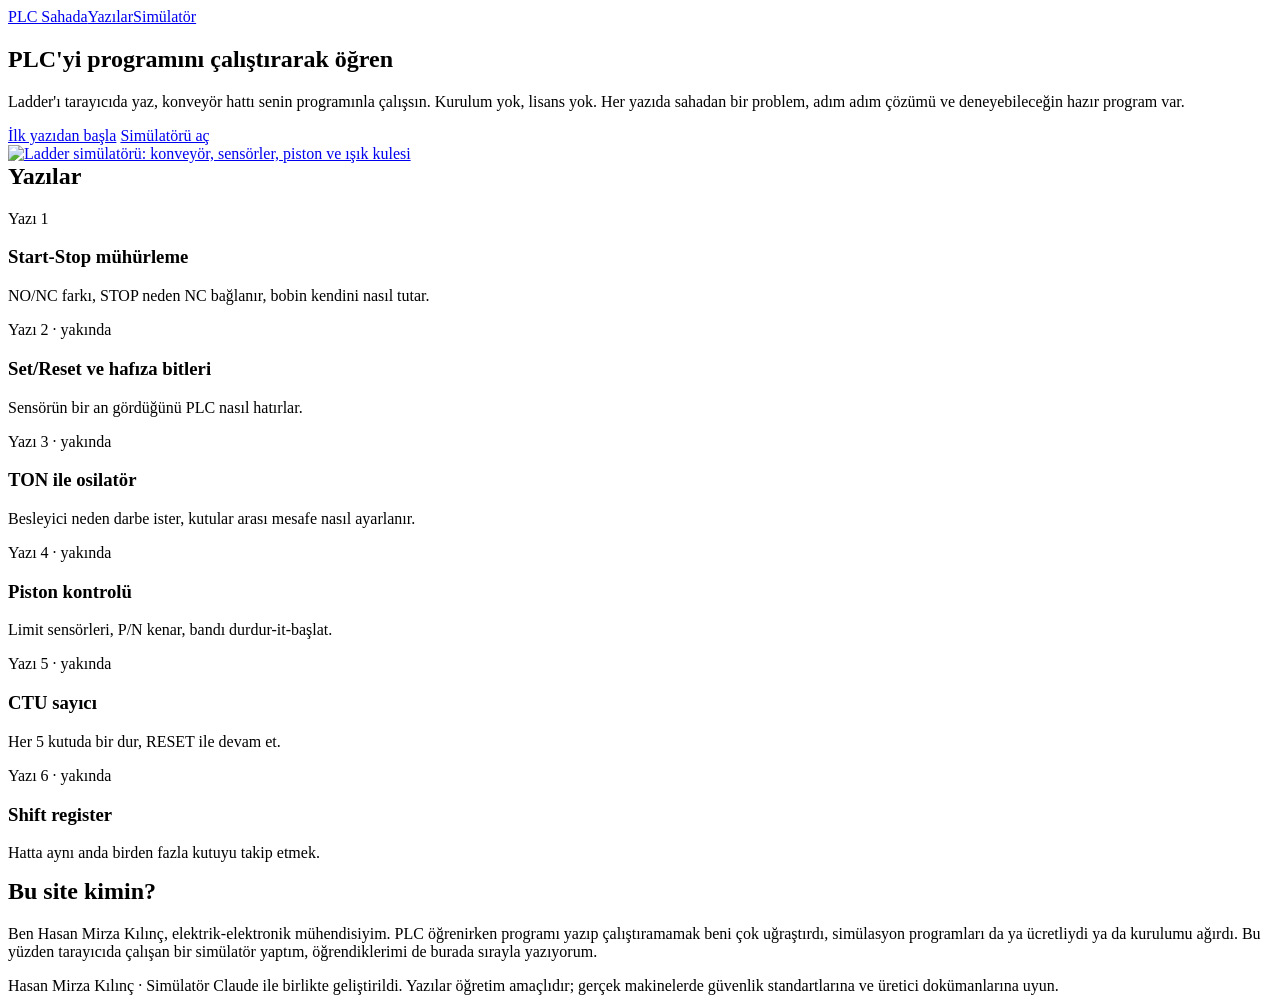
==== index.html @ 1dac2ccd "Ana sayfa ve README eklendi" ====
<!DOCTYPE html>
<html lang="tr">
<head>
<meta charset="UTF-8">
<meta name="viewport" content="width=device-width, initial-scale=1">
<title>PLC Sahada – Ladder Eğitimi</title>
<meta name="description" content="Kurulum ve lisans gerektirmeyen tarayıcı simülatörüyle PLC ladder programlamayı sahadan örneklerle adım adım öğrenin.">
<link rel="preconnect" href="https://fonts.googleapis.com"><link rel="preconnect" href="https://fonts.gstatic.com" crossorigin>
<link href="https://fonts.googleapis.com/css2?family=Inter:wght@400;600;700&family=Space+Grotesk:wght@600&display=swap" rel="stylesheet">
<link rel="stylesheet" href="assets/style.css">
</head>
<body>
<div class="strip"><div class="in"><a class="brand" href="index.html">PLC Sahada</a><a href="#yazilar">Yazılar</a><a href="sim/index.html">Simülatör</a></div></div>

<section class="wrap wide">
  <div class="hero">
    <div>
      <h1>PLC'yi programını çalıştırarak öğren</h1>
      <p class="lead">Ladder'ı tarayıcıda yaz, konveyör hattı senin programınla çalışsın. Kurulum yok, lisans yok. Her yazıda sahadan bir problem, adım adım çözümü ve deneyebileceğin hazır program var.</p>
      <a class="btn" href="yazilar/01-start-stop-muhurleme.html">İlk yazıdan başla</a>
      <a class="btn ghost" href="sim/index.html">Simülatörü aç</a>
    </div>
    <a href="sim/index.html#ornek-3"><img src="assets/simulator.png" alt="Ladder simülatörü: konveyör, sensörler, piston ve ışık kulesi"></a>
  </div>
</section>

<section class="wrap wide" id="yazilar">
  <h2 style="margin-top:0">Yazılar</h2>
  <div class="cards">
    <a class="card live" href="yazilar/01-start-stop-muhurleme.html" style="text-decoration:none;color:inherit">
      <span class="no">Yazı 1</span><h3>Start-Stop mühürleme</h3><p>NO/NC farkı, STOP neden NC bağlanır, bobin kendini nasıl tutar.</p></a>
    <div class="card soon"><span class="no">Yazı 2 · yakında</span><h3>Set/Reset ve hafıza bitleri</h3><p>Sensörün bir an gördüğünü PLC nasıl hatırlar.</p></div>
    <div class="card soon"><span class="no">Yazı 3 · yakında</span><h3>TON ile osilatör</h3><p>Besleyici neden darbe ister, kutular arası mesafe nasıl ayarlanır.</p></div>
    <div class="card soon"><span class="no">Yazı 4 · yakında</span><h3>Piston kontrolü</h3><p>Limit sensörleri, P/N kenar, bandı durdur-it-başlat.</p></div>
    <div class="card soon"><span class="no">Yazı 5 · yakında</span><h3>CTU sayıcı</h3><p>Her 5 kutuda bir dur, RESET ile devam et.</p></div>
    <div class="card soon"><span class="no">Yazı 6 · yakında</span><h3>Shift register</h3><p>Hatta aynı anda birden fazla kutuyu takip etmek.</p></div>
  </div>
</section>

<section class="wrap wide">
  <h2 style="margin-top:0">Bu site kimin?</h2>
  <p>Ben Hasan Mirza Kılınç, elektrik-elektronik mühendisiyim. PLC öğrenirken programı yazıp çalıştıramamak beni çok uğraştırdı, simülasyon programları da ya ücretliydi ya da kurulumu ağırdı. Bu yüzden tarayıcıda çalışan bir simülatör yaptım, öğrendiklerimi de burada sırayla yazıyorum.</p>
</section>

<footer><div class="wrap wide">Hasan Mirza Kılınç · Simülatör Claude ile birlikte geliştirildi. Yazılar öğretim amaçlıdır; gerçek makinelerde güvenlik standartlarına ve üretici dokümanlarına uyun.</div></footer>
</body>
</html>
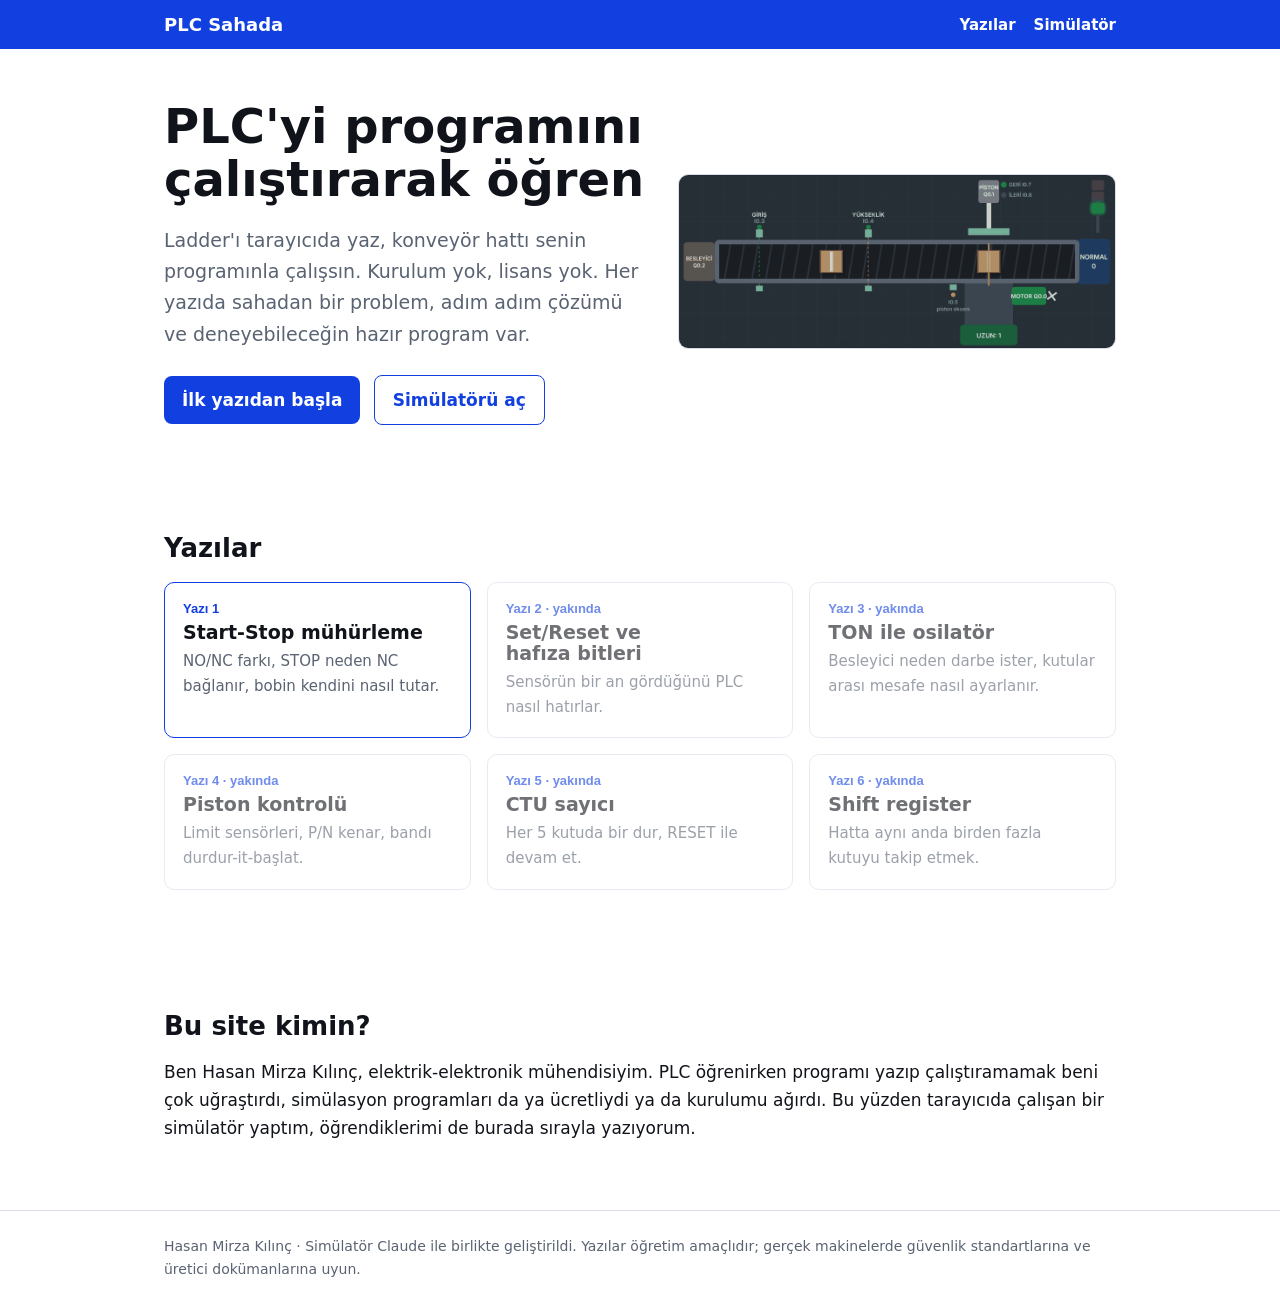
==== commit caea207e: "Ana sayfa kartı düzeltildi" ====
--- a/index.html
+++ b/index.html
@@ -27,7 +27,7 @@
 <section class="wrap wide" id="yazilar">
   <h2 style="margin-top:0">Yazılar</h2>
   <div class="cards">
-    <a class="card live" href="yazilar/01-start-stop-muhurleme.html" style="text-decoration:none;color:inherit">
+    <a class="card" style="text-decoration:none;color:inherit;border-color:var(--cobt)" href="yazilar/01-start-stop-muhurleme.html" style="text-decoration:none;color:inherit">
       <span class="no">Yazı 1</span><h3>Start-Stop mühürleme</h3><p>NO/NC farkı, STOP neden NC bağlanır, bobin kendini nasıl tutar.</p></a>
     <div class="card soon"><span class="no">Yazı 2 · yakında</span><h3>Set/Reset ve hafıza bitleri</h3><p>Sensörün bir an gördüğünü PLC nasıl hatırlar.</p></div>
     <div class="card soon"><span class="no">Yazı 3 · yakında</span><h3>TON ile osilatör</h3><p>Besleyici neden darbe ister, kutular arası mesafe nasıl ayarlanır.</p></div>
--- a/assets/style.css
+++ b/assets/style.css
@@ -0,0 +1,95 @@
+/*
+VOICE: sahadan bir mühendisin sade, düz anlatımı
+IDEA: teknik veri föyü (datasheet) — kobalt başlık şeridi, düzenli paneller
+PICTURE: gerçek ladder çizimleri, enerji akışı yeşil
+COLOUR and TYPE: kobalt #1240e0, beyaz, siyah, açık #eef2ff; Space Grotesk + Inter
+LAYOUT: dar okuma sütunu, şemalar tam genişlik kartta
+*/
+:root{color-scheme:light dark;
+--bg:light-dark(#ffffff,#0a0d18);--ink:light-dark(#10131a,#e6e9f2);--mut:light-dark(#5a6372,#9aa3b5);
+--zone:light-dark(#eef2ff,#141a30);--line:light-dark(#d9deea,#27304a);--cob:#1240e0;--cobt:light-dark(#1240e0,#8aa4ff);
+--grn:light-dark(#15803d,#4ade80);--red:light-dark(#b91c1c,#f87171)}
+:root[data-theme=light]{color-scheme:light}:root[data-theme=dark]{color-scheme:dark}
+*{box-sizing:border-box;min-width:0}
+body{margin:0;background:var(--bg);color:var(--ink);font:17px/1.65 Inter,system-ui,sans-serif;overflow-x:clip}
+a{color:var(--cobt)}
+.strip{background:var(--cob);color:#fff}
+.strip .in{max-width:1080px;margin:0 auto;padding:14px max(5vw,16px);display:flex;gap:18px;align-items:center;flex-wrap:wrap}
+.strip a{color:#fff;text-decoration:none;font:600 15px 'Space Grotesk',system-ui,sans-serif}
+.strip .brand{font-size:18px;margin-right:auto}
+.wrap{max-width:760px;margin:0 auto;padding:clamp(28px,4vw,56px) max(5vw,16px)}
+.wide{max-width:1080px}
+h1,h2,h3{font-family:'Space Grotesk',system-ui,sans-serif;line-height:1.1;text-wrap:balance}
+h1{font-size:clamp(32px,5vw,48px);margin:0 0 14px}
+h2{font-size:26px;margin:48px 0 12px}
+h3{font-size:19px;margin:28px 0 8px}
+.meta{color:var(--mut);font-size:14px;margin-bottom:28px}
+.lead{font-size:19px;color:var(--mut)}
+.fig{background:#fbfcfd;border:1px solid #c9d2db;border-radius:8px;padding:14px;margin:18px 0 6px;overflow-x:auto}
+.cap{font-size:14px;color:var(--mut);margin:0 0 18px}
+table{border-collapse:collapse;width:100%;font-size:15px;margin:14px 0}
+th,td{border-bottom:1px solid var(--line);padding:8px 10px;text-align:left;vertical-align:top}
+th{background:var(--zone);font-weight:600}
+code,.mono{font-family:ui-monospace,Consolas,monospace;font-size:.92em}
+.on{color:var(--grn);font-weight:700}.off{color:var(--red);font-weight:700}
+.note{background:var(--zone);border:1px solid var(--line);border-radius:8px;padding:14px 16px;margin:20px 0}
+.warn{border-color:#f59e0b}
+.btn{display:inline-flex;align-items:center;min-height:44px;padding:10px 18px;border-radius:8px;background:var(--cob);color:#fff;text-decoration:none;font-weight:600;margin:6px 8px 6px 0}
+.btn.ghost{background:transparent;color:var(--cobt);border:1.5px solid var(--cobt)}
+details{border:1px solid var(--line);border-radius:8px;padding:10px 14px;margin:10px 0}
+summary{cursor:pointer;font-weight:600}
+.cards{display:grid;grid-template-columns:repeat(auto-fill,minmax(min(100%,300px),1fr));gap:16px;margin:20px 0}
+.card{border:1px solid var(--line);border-radius:10px;padding:18px;background:var(--bg);display:flex;flex-direction:column;gap:6px}
+.card.live{border-color:var(--cobt)}
+.card .no{font:600 13px 'Space Grotesk',sans-serif;color:var(--cobt)}
+.card h3{margin:0}
+.card p{margin:0;color:var(--mut);font-size:15px}
+.soon{opacity:.6}
+.hero{display:grid;grid-template-columns:minmax(0,1.1fr) minmax(0,1fr);gap:32px;align-items:center}
+.hero img{width:100%;border-radius:10px;border:1px solid var(--line)}
+footer{border-top:1px solid var(--line);color:var(--mut);font-size:14px}
+footer .wrap{padding-block:24px}
+@media(max-width:700px){table{display:block;overflow-x:auto;font-size:14px}.hero{grid-template-columns:1fr}h2{font-size:22px}body{font-size:16px}}
+
+/* --- canlı bileşenler --- */
+.live{display:grid;grid-template-columns:170px minmax(0,1fr);gap:16px;border:2px solid var(--cobt);border-radius:12px;padding:14px;margin:18px 0;background:var(--zone)}
+.live-side{display:flex;flex-direction:column;gap:14px}
+.ctls{display:flex;flex-wrap:wrap;gap:10px}
+.pbtn{display:flex;flex-direction:column;align-items:center;gap:4px;background:none;border:0;cursor:pointer;font:600 12px Inter,sans-serif;color:var(--ink);padding:0;min-width:64px;touch-action:none;user-select:none}
+.pbtn .cap{width:52px;height:52px;border-radius:50%;border:4px solid #4b5563;box-shadow:0 4px 0 #1f2937;transition:transform .05s}
+.pbtn.g .cap{background:#16a34a}.pbtn.r .cap{background:#dc2626}.pbtn.y .cap{background:#dc2626;border-color:#facc15;border-width:6px}.pbtn.k .cap{background:#475569;border-radius:10px}
+.pbtn.down .cap{transform:translateY(3px);box-shadow:0 1px 0 #1f2937;filter:brightness(1.3)}
+.pbtn:focus-visible .cap{outline:3px solid var(--cobt);outline-offset:3px}
+.outs{display:flex;flex-wrap:wrap;gap:12px}
+.out{display:flex;flex-direction:column;align-items:center;gap:2px;font-size:12px;text-align:center}
+.out small{color:var(--mut);font-family:ui-monospace,monospace}
+.lamp{width:36px;height:36px;border-radius:50%;background:var(--c);opacity:.22;border:3px solid #444}
+.spin{animation:spin .5s linear infinite}@keyframes spin{to{transform:rotate(360deg)}}
+@media (prefers-reduced-motion:reduce){.spin{animation:none}}
+.live .fig{margin:0 0 8px}
+.chips{display:flex;flex-wrap:wrap;gap:6px}
+.chip{font:600 12px ui-monospace,Consolas,monospace;padding:3px 8px;border-radius:20px}
+.c1{background:#dcfce7;color:#14532d}.c0{background:#f1f5f9;color:#475569}
+.hint{font-size:14px;margin:8px 0 0;color:var(--mut)}
+.stepper{border:2px solid #7c3aed;border-radius:12px;padding:14px;margin:18px 0}
+.sbar{display:flex;flex-wrap:wrap;align-items:center;gap:4px}.snum{font-weight:700;color:#7c3aed;margin-left:8px}
+.stext{min-height:52px;background:#f5f3ff;color:#3b0764;border-radius:8px;padding:10px 12px}
+.stbl tr.cur td{background:#ede9fe;color:#3b0764;font-weight:600}
+.step{display:flex;gap:12px;align-items:center;margin:56px 0 10px}
+.step .n{flex:none;width:44px;height:44px;border-radius:50%;display:grid;place-items:center;font:600 20px 'Space Grotesk',sans-serif;color:#fff;background:var(--sc,#1240e0)}
+.step h2{margin:0}
+.tip{border-color:#16a34a;background:light-dark(#f0fdf4,#0c2416)}
+.info{border-color:#2563eb;background:light-dark(#eff6ff,#0d1a33)}
+.warn{background:light-dark(#fffbeb,#2a1f05)}
+.err{border-color:#dc2626;background:light-dark(#fef2f2,#2a0d0d)}
+.trio{display:grid;grid-template-columns:repeat(3,minmax(0,1fr));gap:12px;margin:16px 0}
+.trio div{border-radius:10px;padding:12px;font-size:15px}
+.trio b{display:block;font-size:16px;margin-bottom:4px}
+.t1{background:light-dark(#dcfce7,#0c2a18)}.t2{background:light-dark(#dbeafe,#0c1d3a)}.t3{background:light-dark(#fef3c7,#2a2208)}
+.iframe-wrap{border:2px solid var(--cobt);border-radius:12px;overflow:hidden;margin:16px 0;height:min(1000px,90vh)}
+.iframe-wrap iframe{width:100%;height:100%;border:0;display:block}
+.toc{display:flex;flex-wrap:wrap;gap:8px;margin:18px 0}
+.toc a{flex:none;font-size:14px;padding:6px 12px;border-radius:20px;background:var(--zone);text-decoration:none}
+.sum{display:grid;grid-template-columns:repeat(auto-fill,minmax(min(100%,220px),1fr));gap:10px}
+.sum div{border:1px solid var(--line);border-left:6px solid var(--cobt);border-radius:0;padding:10px 12px;font-size:15px}
+@media(max-width:700px){.live{grid-template-columns:1fr}.live-side{flex-direction:row;flex-wrap:wrap;justify-content:space-between}.trio{grid-template-columns:1fr}}
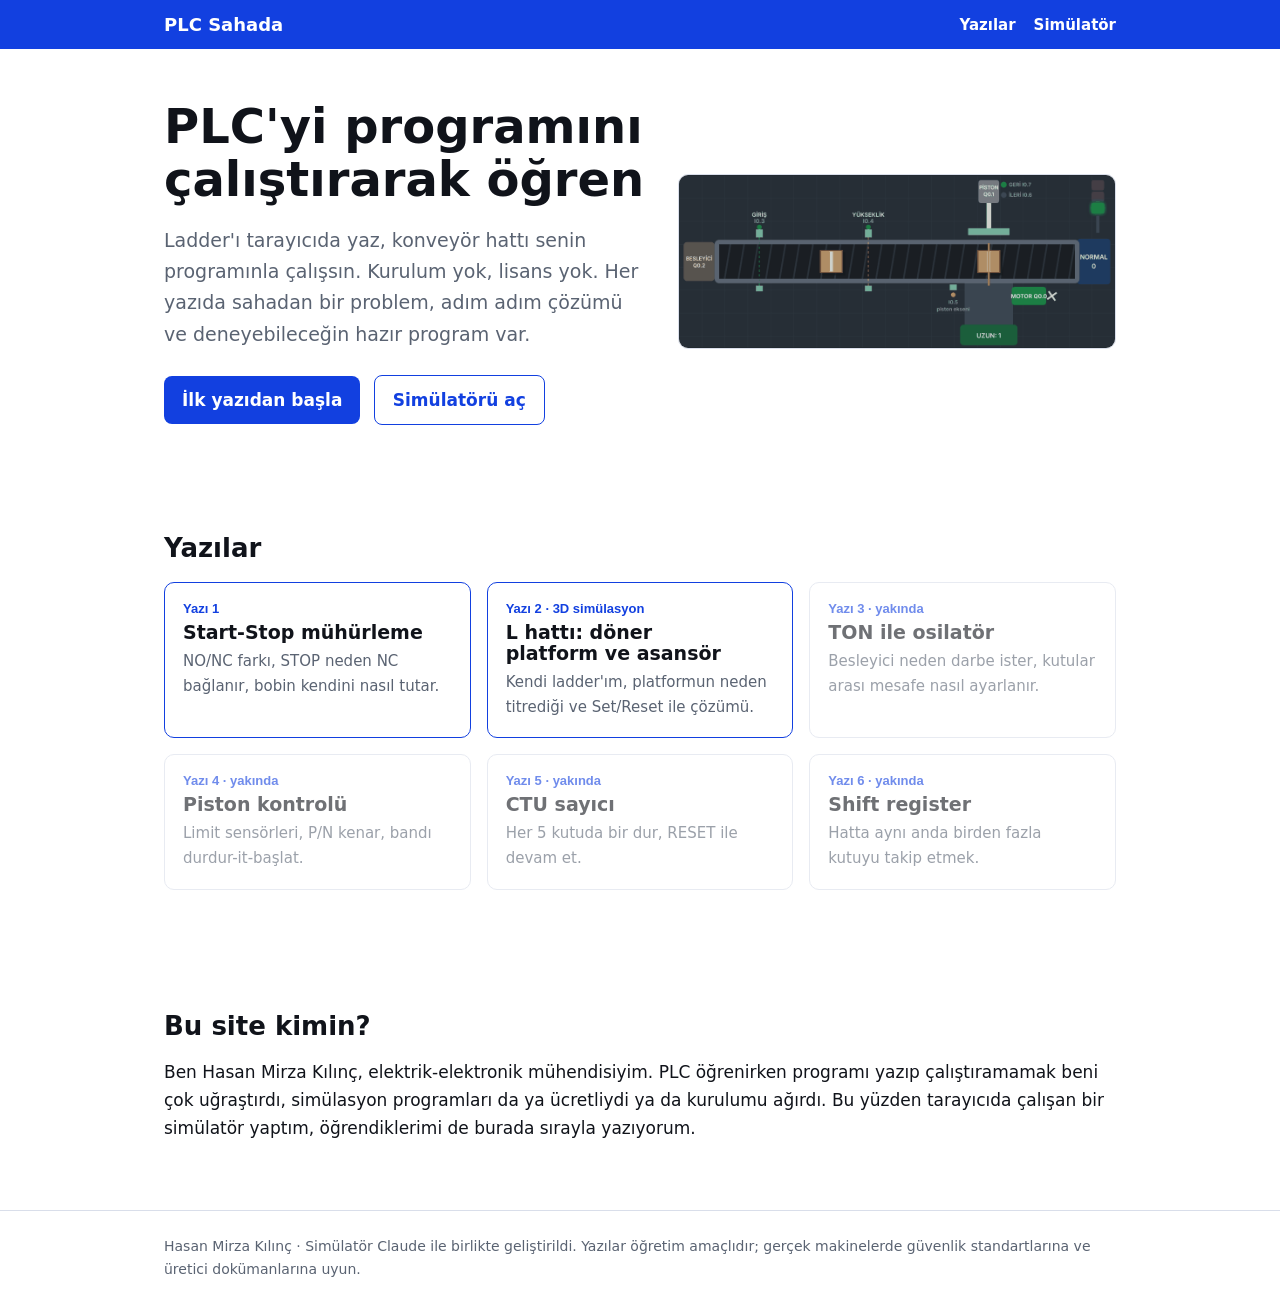
==== commit 9b24d10f: "Ana sayfa: Yazı 2 kartı" ====
--- a/index.html
+++ b/index.html
@@ -5,6 +5,14 @@
 <meta name="viewport" content="width=device-width, initial-scale=1">
 <title>PLC Sahada – Ladder Eğitimi</title>
 <meta name="description" content="Kurulum ve lisans gerektirmeyen tarayıcı simülatörüyle PLC ladder programlamayı sahadan örneklerle adım adım öğrenin.">
+<meta property="og:type" content="website">
+<meta property="og:title" content="PLC Sahada – Ladder Eğitimi">
+<meta property="og:description" content="Ladder'ı tarayıcıda yaz, konveyör hattı senin programınla çalışsın. Kurulum yok, lisans yok.">
+<meta property="og:url" content="https://hasanmirzakilinc.github.io/plc-egitim/">
+<meta property="og:image" content="https://hasanmirzakilinc.github.io/plc-egitim/assets/simulator.png">
+<meta property="og:image:width" content="1000">
+<meta property="og:image:height" content="396">
+<meta name="twitter:card" content="summary_large_image">
 <link rel="preconnect" href="https://fonts.googleapis.com"><link rel="preconnect" href="https://fonts.gstatic.com" crossorigin>
 <link href="https://fonts.googleapis.com/css2?family=Inter:wght@400;600;700&family=Space+Grotesk:wght@600&display=swap" rel="stylesheet">
 <link rel="stylesheet" href="assets/style.css">
@@ -29,7 +37,8 @@
   <div class="cards">
     <a class="card" style="text-decoration:none;color:inherit;border-color:var(--cobt)" href="yazilar/01-start-stop-muhurleme.html" style="text-decoration:none;color:inherit">
       <span class="no">Yazı 1</span><h3>Start-Stop mühürleme</h3><p>NO/NC farkı, STOP neden NC bağlanır, bobin kendini nasıl tutar.</p></a>
-    <div class="card soon"><span class="no">Yazı 2 · yakında</span><h3>Set/Reset ve hafıza bitleri</h3><p>Sensörün bir an gördüğünü PLC nasıl hatırlar.</p></div>
+    <a class="card" href="yazilar/02-l-hat-doner-platform-asansor.html" style="text-decoration:none;color:inherit;border-color:var(--cobt)">
+      <span class="no">Yazı 2 · 3D simülasyon</span><h3>L hattı: döner platform ve asansör</h3><p>Kendi ladder'ım, platformun neden titrediği ve Set/Reset ile çözümü.</p></a>
     <div class="card soon"><span class="no">Yazı 3 · yakında</span><h3>TON ile osilatör</h3><p>Besleyici neden darbe ister, kutular arası mesafe nasıl ayarlanır.</p></div>
     <div class="card soon"><span class="no">Yazı 4 · yakında</span><h3>Piston kontrolü</h3><p>Limit sensörleri, P/N kenar, bandı durdur-it-başlat.</p></div>
     <div class="card soon"><span class="no">Yazı 5 · yakında</span><h3>CTU sayıcı</h3><p>Her 5 kutuda bir dur, RESET ile devam et.</p></div>
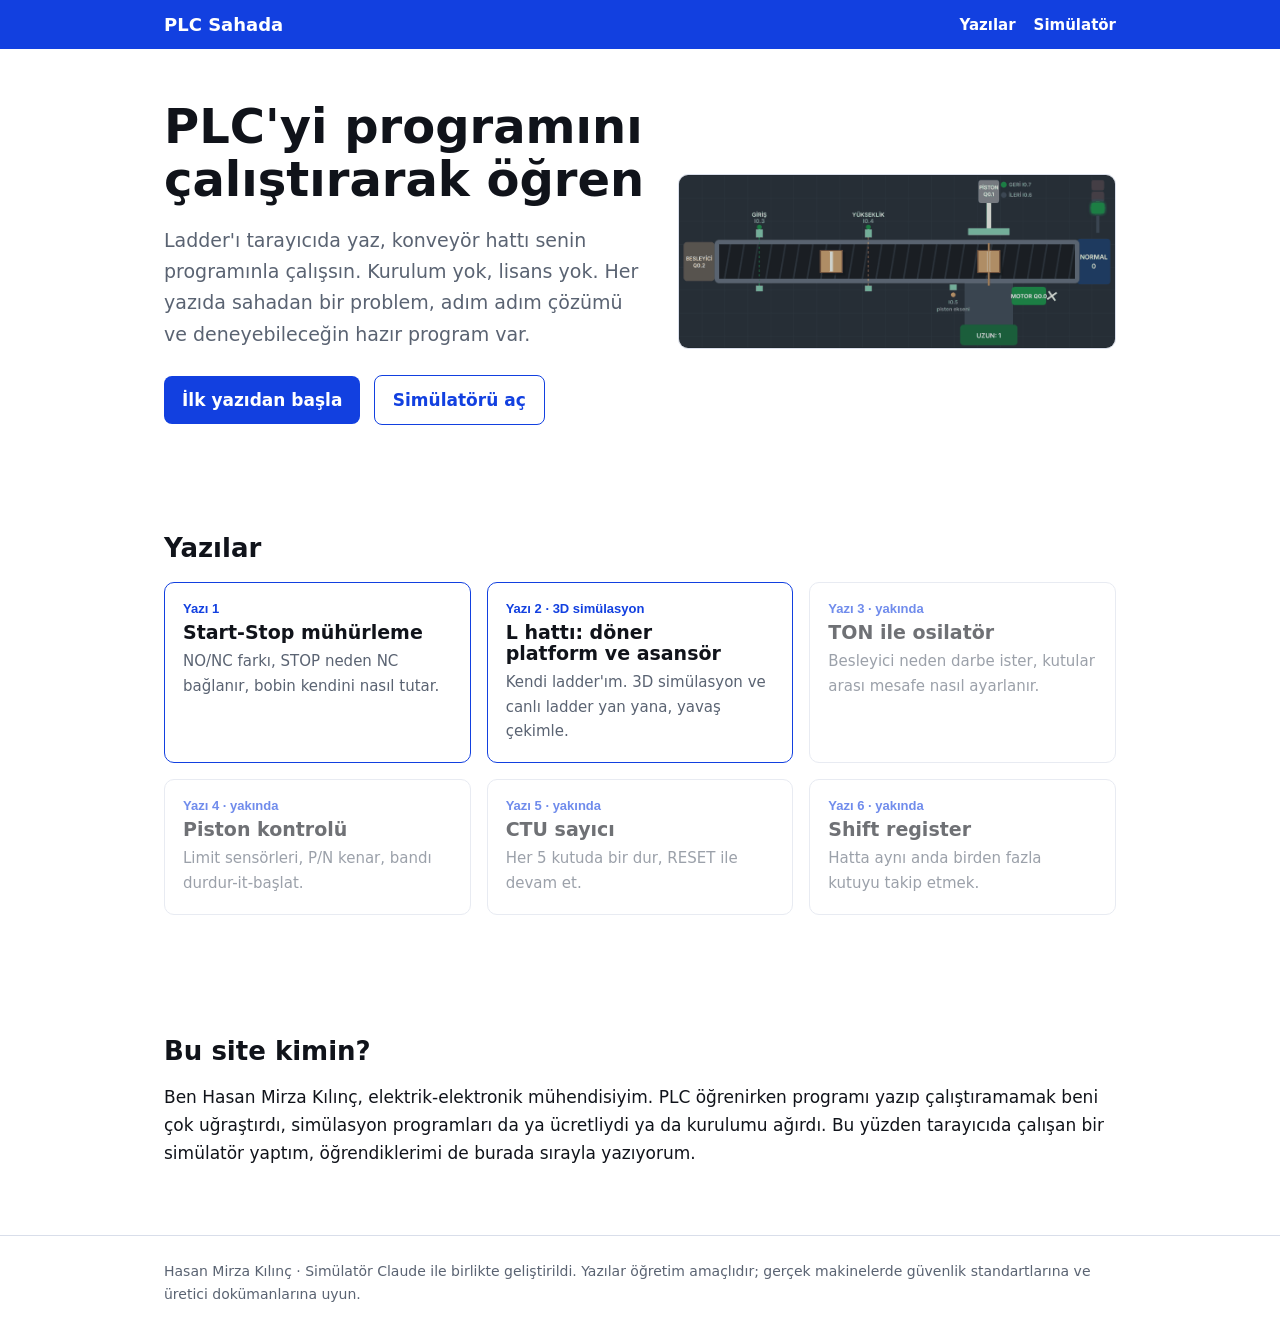
==== commit 73e1d370: "Ana sayfa: Yazı 2 kart metni" ====
--- a/index.html
+++ b/index.html
@@ -38,7 +38,7 @@
     <a class="card" style="text-decoration:none;color:inherit;border-color:var(--cobt)" href="yazilar/01-start-stop-muhurleme.html" style="text-decoration:none;color:inherit">
       <span class="no">Yazı 1</span><h3>Start-Stop mühürleme</h3><p>NO/NC farkı, STOP neden NC bağlanır, bobin kendini nasıl tutar.</p></a>
     <a class="card" href="yazilar/02-l-hat-doner-platform-asansor.html" style="text-decoration:none;color:inherit;border-color:var(--cobt)">
-      <span class="no">Yazı 2 · 3D simülasyon</span><h3>L hattı: döner platform ve asansör</h3><p>Kendi ladder'ım, platformun neden titrediği ve Set/Reset ile çözümü.</p></a>
+      <span class="no">Yazı 2 · 3D simülasyon</span><h3>L hattı: döner platform ve asansör</h3><p>Kendi ladder'ım. 3D simülasyon ve canlı ladder yan yana, yavaş çekimle.</p></a>
     <div class="card soon"><span class="no">Yazı 3 · yakında</span><h3>TON ile osilatör</h3><p>Besleyici neden darbe ister, kutular arası mesafe nasıl ayarlanır.</p></div>
     <div class="card soon"><span class="no">Yazı 4 · yakında</span><h3>Piston kontrolü</h3><p>Limit sensörleri, P/N kenar, bandı durdur-it-başlat.</p></div>
     <div class="card soon"><span class="no">Yazı 5 · yakında</span><h3>CTU sayıcı</h3><p>Her 5 kutuda bir dur, RESET ile devam et.</p></div>
